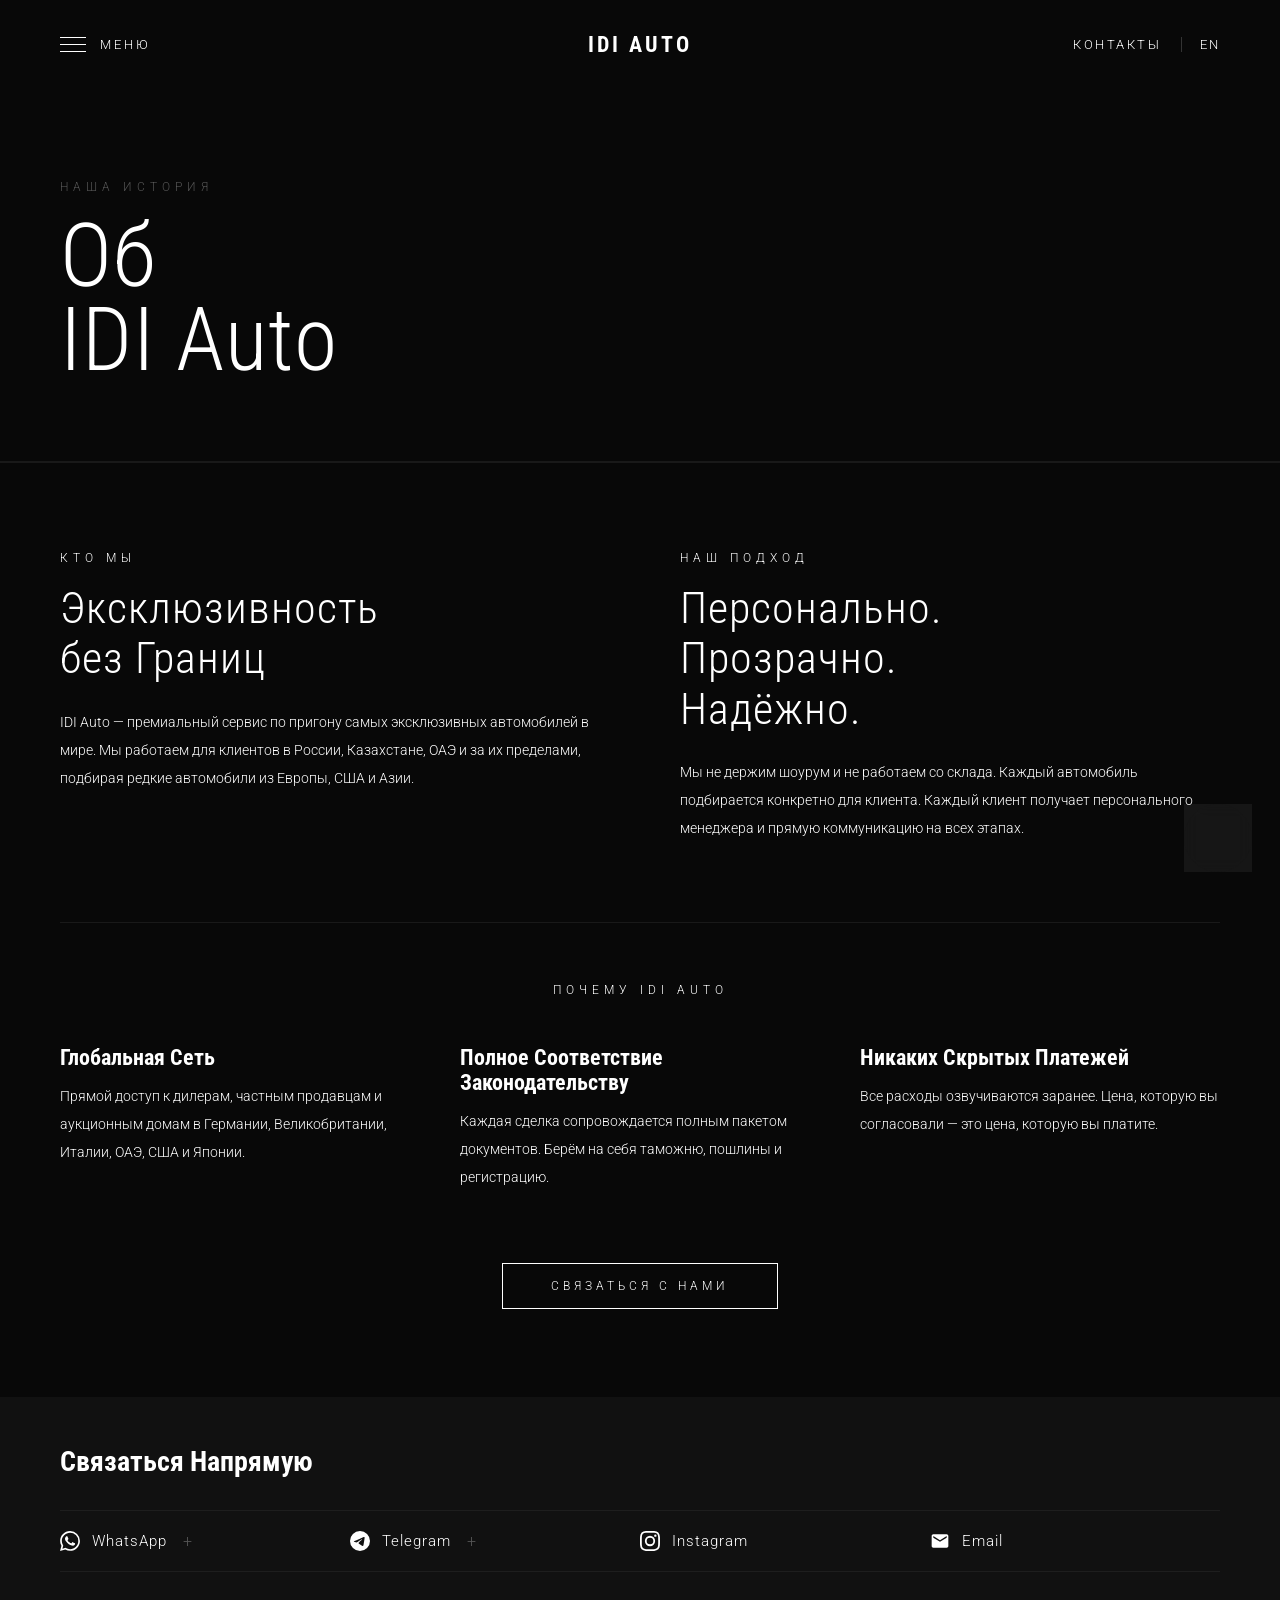
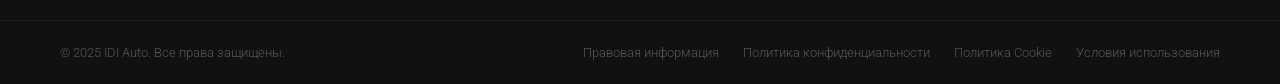
==== about.html @ 43ea0b63 "Add files via upload" ====
<!DOCTYPE html><html lang="ru"><head>
  <meta charset="UTF-8"><meta name="viewport" content="width=device-width,initial-scale=1">
  <title>About — IDI Auto</title>

  <meta name="description" content="IDI Auto — глобальная сеть поставщиков эксклюзивных автомобилей. Прямой доступ к дилерам и аукционам Германии, Великобритании, Италии, ОАЭ, США и Японии. Прозрачность и личный подход.">
  <meta name="keywords" content="пригон автомобилей, премиум авто, Rolls-Royce, Bentley, Maybach, Ferrari, Lamborghini, Porsche, авто из Европы, авто из США, авто из ОАЭ, импорт авто Казахстан, импорт авто Россия, luxury car import, Dubai car import">
  <meta name="robots" content="index, follow">
  <link rel="canonical" href="https://YOURUSERNAME.github.io/idi-auto/about.html">

  <meta property="og:type" content="website">
  <meta property="og:title" content="О Компании — IDI Auto | Премиальный Пригон Автомобилей Worldwide">
  <meta property="og:description" content="IDI Auto — глобальная сеть поставщиков эксклюзивных автомобилей. Прямой доступ к дилерам и аукционам Германии, Великобритании, Италии, ОАЭ, США и Японии. Прозрачность и личный подход.">
  <meta property="og:url" content="https://YOURUSERNAME.github.io/idi-auto/about.html">
  <meta property="og:image" content="https://YOURUSERNAME.github.io/idi-auto/images/og-cover.jpg">
  <meta property="og:locale" content="ru_RU">
  <meta property="og:site_name" content="IDI Auto">

  <meta name="twitter:card" content="summary_large_image">
  <meta name="twitter:title" content="О Компании — IDI Auto | Премиальный Пригон Автомобилей Worldwide">
  <meta name="twitter:description" content="IDI Auto — глобальная сеть поставщиков эксклюзивных автомобилей. Прямой доступ к дилерам и аукционам Германии, Великобритании, Италии, ОАЭ, США и Японии. Прозрачность и личный подход.">
  <meta name="twitter:image" content="https://YOURUSERNAME.github.io/idi-auto/images/og-cover.jpg">

  <link rel="icon" type="image/png" href="images/favicon.png">
  <link href="https://fonts.googleapis.com/css2?family=Roboto+Condensed:wght@300;400;700;900&family=Roboto:wght@300;400&display=swap" rel="stylesheet">
  <link rel="stylesheet" href="css/style.css">
</head><body>
<div class="menu-overlay" id="menuOverlay">
  <span class="menu-close" onclick="closeMenu()" data-i18n="nav.close">Close</span>
  <nav class="menu-links">
    <a href="index.html"    data-i18n="nav.home">Home</a>
    <a href="cars.html"     data-i18n="nav.cars">Automobiles</a>
    <a href="order.html"    data-i18n="nav.order">Import</a>
    <a href="services.html" data-i18n="nav.services">Services</a>
    <a href="about.html"    data-i18n="nav.about">About</a>
    <a href="contact.html"  data-i18n="nav.contact">Contact</a>
  </nav>
</div>
<header class="nav" id="mainNav">
  <div class="nav-burger" onclick="openMenu()">
    <div class="burger-lines"><span></span><span></span><span></span></div>
    <span class="burger-label" data-i18n="nav.menu">Menu</span>
  </div>
  <a href="index.html" class="nav-logo">IDI Auto</a>
  <div class="nav-right">
    <a href="contact.html" data-i18n="nav.contact">Contact</a>
    <div class="lang-switcher">
      <button class="lang-btn" onclick="switchLang('en')">EN</button>
    </div>
  </div>
</header>
<div class="page-hero reveal"><p class="page-hero-eyebrow" data-i18n="about.eyebrow">Our Story</p><h1 class="page-hero-title" data-i18n-html="about.title">About<br>IDI Auto</h1></div>
<div class="div"></div>
<section class="section">
  <div style="display:grid;grid-template-columns:1fr 1fr;gap:80px;margin-bottom:80px">
    <div class="reveal">
      <p class="eyebrow" data-i18n="about.who.eyebrow">Who We Are</p>
      <h2 style="font-family:'Roboto Condensed',sans-serif;font-size:clamp(28px,3.5vw,44px);font-weight:300;letter-spacing:1px;line-height:1.15;margin-bottom:24px" data-i18n-html="about.who.title">Exclusivity<br>Without Borders</h2>
      <p style="font-size:14px;font-weight:300;line-height:2" data-i18n="about.who.text">IDI Auto is a premium vehicle import service.</p>
    </div>
    <div class="reveal d1">
      <p class="eyebrow" data-i18n="about.how.eyebrow">Our Approach</p>
      <h2 style="font-family:'Roboto Condensed',sans-serif;font-size:clamp(28px,3.5vw,44px);font-weight:300;letter-spacing:1px;line-height:1.15;margin-bottom:24px" data-i18n-html="about.how.title">Personal.<br>Transparent.<br>Reliable.</h2>
      <p style="font-size:14px;font-weight:300;line-height:2" data-i18n="about.how.text">We do not operate a showroom or maintain stock.</p>
    </div>
  </div>
  <div style="padding-top:60px;border-top:.5px solid var(--b)">
    <p class="eyebrow reveal" style="text-align:center;margin-bottom:48px" data-i18n="about.why.eyebrow">Why IDI Auto</p>
    <div class="service-grid">
      <div class="service-card reveal"><div class="service-title" style="margin-bottom:12px" data-i18n="about.a1.title">Global Network</div><div class="service-text" data-i18n="about.a1.text">Direct access to dealerships in Germany, UK, Italy, UAE, USA and Japan.</div></div>
      <div class="service-card reveal d1"><div class="service-title" style="margin-bottom:12px" data-i18n="about.a2.title">Full Legal Compliance</div><div class="service-text" data-i18n="about.a2.text">We manage customs, duties and registration paperwork in full.</div></div>
      <div class="service-card reveal d2"><div class="service-title" style="margin-bottom:12px" data-i18n="about.a3.title">No Hidden Costs</div><div class="service-text" data-i18n="about.a3.text">All fees disclosed upfront. The price you agree is the price you pay.</div></div>
    </div>
  </div>
  <div style="margin-top:72px;text-align:center" class="reveal">
    <a href="contact.html" class="btn-ghost" data-i18n="about.cta">Get in Touch</a>
  </div>
</section>
<div class="socials-section">
  <div class="socials-inner">
    <h3 class="socials-title" data-i18n="socials.title">Contact Us Directly</h3>
    <div class="socials-row">
      <a class="social-item" href="https://wa.me/YOURNUMBER" target="_blank">
        <svg class="social-icon" viewBox="0 0 24 24" fill="white"><path d="M17.472 14.382c-.297-.149-1.758-.867-2.03-.967-.273-.099-.471-.148-.67.15-.197.297-.767.966-.94 1.164-.173.199-.347.223-.644.075-.297-.15-1.255-.463-2.39-1.475-.883-.788-1.48-1.761-1.653-2.059-.173-.297-.018-.458.13-.606.134-.133.298-.347.446-.52.149-.174.198-.298.298-.497.099-.198.05-.371-.025-.52-.075-.149-.669-1.612-.916-2.207-.242-.579-.487-.5-.669-.51-.173-.008-.371-.01-.57-.01-.198 0-.52.074-.792.372-.272.297-1.04 1.016-1.04 2.479 0 1.462 1.065 2.875 1.213 3.074.149.198 2.096 3.2 5.077 4.487.709.306 1.262.489 1.694.625.712.227 1.36.195 1.871.118.571-.085 1.758-.719 2.006-1.413.248-.694.248-1.289.173-1.413-.074-.124-.272-.198-.57-.347m-5.421 7.403h-.004a9.87 9.87 0 01-5.031-1.378l-.361-.214-3.741.982.998-3.648-.235-.374a9.86 9.86 0 01-1.51-5.26c.001-5.45 4.436-9.884 9.888-9.884 2.64 0 5.122 1.03 6.988 2.898a9.825 9.825 0 012.893 6.994c-.003 5.45-4.437 9.884-9.885 9.884m8.413-18.297A11.815 11.815 0 0012.05 0C5.495 0 .16 5.335.157 11.892c0 2.096.547 4.142 1.588 5.945L.057 24l6.305-1.654a11.882 11.882 0 005.683 1.448h.005c6.554 0 11.89-5.335 11.893-11.893a11.821 11.821 0 00-3.48-8.413z"/></svg>
        <span class="social-name">WhatsApp</span><span class="social-plus">+</span>
      </a>
      <a class="social-item" href="https://t.me/YOURUSERNAME" target="_blank">
        <svg class="social-icon" viewBox="0 0 24 24" fill="white"><path d="M11.944 0A12 12 0 0 0 0 12a12 12 0 0 0 12 12 12 12 0 0 0 12-12A12 12 0 0 0 12 0a12 12 0 0 0-.056 0zm4.962 7.224c.1-.002.321.023.465.14a.506.506 0 0 1 .171.325c.016.093.036.306.02.472-.18 1.898-.962 6.502-1.36 8.627-.168.9-.499 1.201-.82 1.23-.696.065-1.225-.46-1.9-.902-1.056-.693-1.653-1.124-2.678-1.8-1.185-.78-.417-1.21.258-1.91.177-.184 3.247-2.977 3.307-3.23.007-.032.014-.15-.056-.212s-.174-.041-.249-.024c-.106.024-1.793 1.14-5.061 3.345-.48.33-.913.49-1.302.48-.428-.008-1.252-.241-1.865-.44-.752-.245-1.349-.374-1.297-.789.027-.216.325-.437.893-.663 3.498-1.524 5.83-2.529 6.998-3.014 3.332-1.386 4.025-1.627 4.476-1.635z"/></svg>
        <span class="social-name">Telegram</span><span class="social-plus">+</span>
      </a>
      <a class="social-item" href="https://instagram.com/YOURUSERNAME" target="_blank">
        <svg class="social-icon" viewBox="0 0 24 24" fill="white"><path d="M12 2.163c3.204 0 3.584.012 4.85.07 3.252.148 4.771 1.691 4.919 4.919.058 1.265.069 1.645.069 4.849 0 3.205-.012 3.584-.069 4.849-.149 3.225-1.664 4.771-4.919 4.919-1.266.058-1.644.07-4.85.07-3.204 0-3.584-.012-4.849-.07-3.26-.149-4.771-1.699-4.919-4.92-.058-1.265-.07-1.644-.07-4.849 0-3.204.013-3.583.07-4.849.149-3.227 1.664-4.771 4.919-4.919 1.266-.057 1.645-.069 4.849-.069zM12 0C8.741 0 8.333.014 7.053.072 2.695.272.273 2.69.073 7.052.014 8.333 0 8.741 0 12c0 3.259.014 3.668.072 4.948.2 4.358 2.618 6.78 6.98 6.98C8.333 23.986 8.741 24 12 24c3.259 0 3.668-.014 4.948-.072 4.354-.2 6.782-2.618 6.979-6.98.059-1.28.073-1.689.073-4.948 0-3.259-.014-3.667-.072-4.947-.196-4.354-2.617-6.78-6.979-6.98C15.668.014 15.259 0 12 0zm0 5.838a6.162 6.162 0 1 0 0 12.324 6.162 6.162 0 0 0 0-12.324zM12 16a4 4 0 1 1 0-8 4 4 0 0 1 0 8zm6.406-11.845a1.44 1.44 0 1 0 0 2.881 1.44 1.44 0 0 0 0-2.881z"/></svg>
        <span class="social-name">Instagram</span>
      </a>
      <a class="social-item" href="mailto:info@idiauto.com">
        <svg class="social-icon" viewBox="0 0 24 24" fill="white"><path d="M20 4H4c-1.1 0-2 .9-2 2v12c0 1.1.9 2 2 2h16c1.1 0 2-.9 2-2V6c0-1.1-.9-2-2-2zm0 4l-8 5-8-5V6l8 5 8-5v2z"/></svg>
        <span class="social-name">Email</span>
      </a>
    </div>
  </div>
  <div class="footer-bottom">
    <span class="footer-copy" data-i18n="footer.copy">© 2025 IDI Auto. All rights reserved.</span>
    <div class="footer-legal">
      <a href="legal.html" data-i18n="footer.legal">Legal Notice</a>
      <a href="legal.html" data-i18n="footer.privacy">Privacy Policy</a>
      <a href="legal.html" data-i18n="footer.cookie">Cookie Policy</a>
      <a href="legal.html" data-i18n="footer.terms">Terms of Service</a>
    </div>
  </div>
</div>
<a class="whatsapp-float" href="https://wa.me/YOURNUMBER" target="_blank" aria-label="WhatsApp">
  <svg viewBox="0 0 24 24" fill="white"><path d="M17.472 14.382c-.297-.149-1.758-.867-2.03-.967-.273-.099-.471-.148-.67.15-.197.297-.767.966-.94 1.164-.173.199-.347.223-.644.075-.297-.15-1.255-.463-2.39-1.475-.883-.788-1.48-1.761-1.653-2.059-.173-.297-.018-.458.13-.606.134-.133.298-.347.446-.52.149-.174.198-.298.298-.497.099-.198.05-.371-.025-.52-.075-.149-.669-1.612-.916-2.207-.242-.579-.487-.5-.669-.51-.173-.008-.371-.01-.57-.01-.198 0-.52.074-.792.372-.272.297-1.04 1.016-1.04 2.479 0 1.462 1.065 2.875 1.213 3.074.149.198 2.096 3.2 5.077 4.487.709.306 1.262.489 1.694.625.712.227 1.36.195 1.871.118.571-.085 1.758-.719 2.006-1.413.248-.694.248-1.289.173-1.413-.074-.124-.272-.198-.57-.347m-5.421 7.403h-.004a9.87 9.87 0 01-5.031-1.378l-.361-.214-3.741.982.998-3.648-.235-.374a9.86 9.86 0 01-1.51-5.26c.001-5.45 4.436-9.884 9.888-9.884 2.64 0 5.122 1.03 6.988 2.898a9.825 9.825 0 012.893 6.994c-.003 5.45-4.437 9.884-9.885 9.884m8.413-18.297A11.815 11.815 0 0012.05 0C5.495 0 .16 5.335.157 11.892c0 2.096.547 4.142 1.588 5.945L.057 24l6.305-1.654a11.882 11.882 0 005.683 1.448h.005c6.554 0 11.89-5.335 11.893-11.893a11.821 11.821 0 00-3.48-8.413z"/></svg>
</a>
<script src="js/i18n.js"></script><script src="js/main.js"></script>
</body></html>
---- css/style.css ----
/* ============================================================
   IDI Auto — Global Stylesheet  (no borders on cards)
   ============================================================ */

:root { --bg: #080808; --bg2: #111; --b: rgba(255,255,255,0.07); }
* { box-sizing: border-box; margin: 0; padding: 0; }
html { scroll-behavior: smooth; }
body { background: var(--bg); color: #fff; font-family: 'Roboto', sans-serif; overflow-x: hidden; }
a { color: #fff; text-decoration: none; }
::-webkit-scrollbar { width: 2px; }
::-webkit-scrollbar-track { background: var(--bg); }
::-webkit-scrollbar-thumb { background: #222; }

/* ── MENU ── */
.menu-overlay { position: fixed; inset: 0; z-index: 200; background: rgba(8,8,8,.98); display: flex; align-items: center; justify-content: center; opacity: 0; pointer-events: none; transition: opacity .5s; }
.menu-overlay.open { opacity: 1; pointer-events: all; }
.menu-close { position: absolute; top: 36px; right: 64px; font-size: 13px; font-weight: 300; letter-spacing: 3px; text-transform: uppercase; color: #555; cursor: pointer; transition: color .2s; }
.menu-close:hover { color: #fff; }
.menu-links { display: flex; flex-direction: column; align-items: center; gap: 16px; }
.menu-links a { font-family: 'Roboto Condensed', sans-serif; font-size: clamp(38px, 5.5vw, 58px); font-weight: 700; color: #222; text-transform: uppercase; letter-spacing: 2px; transition: color .25s; line-height: 1.1; }
.menu-links a:hover, .menu-links a.active { color: #fff; }

/* ── NAV ── */
.nav { position: fixed; top: 0; left: 0; right: 0; z-index: 100; display: grid; grid-template-columns: 1fr auto 1fr; align-items: center; padding: 32px 60px; transition: background .5s, padding .4s, border-bottom-color .5s; border-bottom: .5px solid transparent; }
.nav.scrolled { background: rgba(8,8,8,.96); padding: 22px 60px; border-bottom-color: var(--b); backdrop-filter: blur(12px); }
.nav-burger { display: flex; align-items: center; gap: 14px; cursor: pointer; }
.burger-lines { display: flex; flex-direction: column; gap: 6px; }
.burger-lines span { display: block; width: 26px; height: 1px; background: #fff; }
.burger-label { font-size: 13px; font-weight: 300; letter-spacing: 3px; text-transform: uppercase; }
.nav-logo { text-align: center; font-family: 'Roboto Condensed', sans-serif; font-size: 22px; font-weight: 700; letter-spacing: 3px; text-transform: uppercase; white-space: nowrap; }
.nav-right { display: flex; align-items: center; gap: 20px; justify-content: flex-end; }
.nav-right a { font-size: 13px; font-weight: 300; letter-spacing: 2.5px; text-transform: uppercase; transition: opacity .2s; }
.nav-right a:hover { opacity: .6; }

/* Language switcher */
.lang-switcher { display: flex; align-items: center; border-left: .5px solid #333; padding-left: 18px; }
.lang-btn { cursor: pointer; transition: opacity .2s; background: none; border: none; color: #fff; font-family: 'Roboto', sans-serif; font-size: 13px; font-weight: 300; letter-spacing: 2px; padding: 0; text-transform: uppercase; }
.lang-btn:hover { opacity: .6; }

/* ── DIVIDERS (only horizontal lines, no boxes) ── */
.div { height: .5px; background: var(--b); }

/* ── REVEAL ── */
.reveal { opacity: 0; transform: translateY(22px); transition: opacity .85s ease, transform .85s ease; }
.reveal.visible { opacity: 1; transform: none; }
.d1 { transition-delay: .12s; } .d2 { transition-delay: .24s; } .d3 { transition-delay: .36s; }

/* ── TYPOGRAPHY HELPERS ── */
.eyebrow { font-size: 12px; font-weight: 300; letter-spacing: 5px; text-transform: uppercase; margin-bottom: 18px; }
.section { padding: 88px 60px; }
.section-center { text-align: center; margin-bottom: 60px; }
.section-title { font-family: 'Roboto Condensed', sans-serif; font-size: clamp(36px, 4.5vw, 54px); font-weight: 300; letter-spacing: 1px; }

/* ── LOGO BAR (marquee) ── */
.marquee-wrap { overflow: hidden; padding: 36px 0; border-top: .5px solid var(--b); border-bottom: .5px solid var(--b); }
.marquee-track { display: flex; align-items: center; width: max-content; animation: marquee 32s linear infinite; }
.marquee-track:hover { animation-play-state: paused; }
.logo-item { display: flex; align-items: center; justify-content: center; height: 66px; margin: 0 30px; flex-shrink: 0; opacity: .65; transition: opacity .25s; }
.logo-item:hover { opacity: 1; }
.logo-item img { height: 100%; width: auto; object-fit: contain; }
.logo-item.logo-ferrari { height: 44px; }
.logo-item.logo-mclaren { height: 40px; }
.logo-item.logo-rangerover { height: 48px; }
.logo-item.logo-big { height: 90px; }

/* ── BUTTONS ── */
.btn-ghost { font-family: 'Roboto', sans-serif; font-size: 12px; font-weight: 300; letter-spacing: 4px; text-transform: uppercase; color: #fff; background: transparent; border: .5px solid #fff; padding: 15px 48px; cursor: pointer; transition: background .3s, color .3s; display: inline-block; }
.btn-ghost:hover { background: #fff; color: #080808; }
.btn-text { font-family: 'Roboto', sans-serif; font-size: 13px; font-weight: 300; letter-spacing: 3px; text-transform: uppercase; color: #fff; background: transparent; border: none; cursor: pointer; opacity: .6; transition: opacity .2s; padding: 12px 0; }
.btn-text:hover { opacity: 1; }

/* ── FORM ── */
.form-wrap { display: flex; flex-direction: column; gap: 10px; }
.form-row { display: grid; grid-template-columns: 1fr 1fr; gap: 10px; }
.form-field { width: 100%; padding: 18px 20px; background: #1c1c1c; border: none; border-radius: 8px; color: #fff; font-family: 'Roboto', sans-serif; font-size: 14px; font-weight: 300; outline: none; transition: background .2s; appearance: none; }
.form-field::placeholder { color: #555; }
.form-field:focus { background: #222; }
textarea.form-field { resize: none; height: 130px; }
.btn-send { width: 100%; padding: 18px; background: #fff; border: none; border-radius: 999px; color: #080808; font-family: 'Roboto', sans-serif; font-size: 14px; font-weight: 400; letter-spacing: 2px; cursor: pointer; transition: background .3s; margin-top: 4px; }
.btn-send:hover { background: #ddd; }

/* ── FLEET CARDS (no border boxes) ── */
.fleet-grid { display: grid; grid-template-columns: repeat(3,1fr); gap: 2px; }
.fleet-card { aspect-ratio: 4/3; display: flex; flex-direction: column; justify-content: flex-end; padding: 28px; position: relative; overflow: hidden; cursor: pointer; }
.fleet-card::before { content: ''; position: absolute; inset: 0; background: linear-gradient(to top, rgba(8,8,8,.92) 0%, transparent 65%); z-index: 1; transition: opacity .3s; }
.fleet-card:hover::before { opacity: .65; }
.fleet-card:nth-child(1)  { background: radial-gradient(ellipse at 62% 42%, #0d1622 0%, #080808 68%); }
.fleet-card:nth-child(2)  { background: radial-gradient(ellipse at 38% 58%, #140d0d 0%, #080808 68%); }
.fleet-card:nth-child(3)  { background: radial-gradient(ellipse at 72% 32%, #0a1212 0%, #080808 68%); }
.fleet-card:nth-child(4)  { background: radial-gradient(ellipse at 28% 68%, #120e0a 0%, #080808 68%); }
.fleet-card:nth-child(5)  { background: radial-gradient(ellipse at 62% 50%, #0e1220 0%, #080808 68%); }
.fleet-card:nth-child(6)  { background: radial-gradient(ellipse at 50% 38%, #0a0e0a 0%, #080808 68%); }
.fleet-card:nth-child(7)  { background: radial-gradient(ellipse at 40% 60%, #0e0e14 0%, #080808 68%); }
.fleet-card:nth-child(8)  { background: radial-gradient(ellipse at 60% 40%, #140f0a 0%, #080808 68%); }
.fleet-card:nth-child(9)  { background: radial-gradient(ellipse at 35% 55%, #0a1010 0%, #080808 68%); }
.fleet-arrow { position: absolute; top: 22px; right: 22px; z-index: 2; font-size: 14px; color: #333; transition: color .25s, transform .25s; }
.fleet-card:hover .fleet-arrow { color: #fff; transform: translate(3px,-3px); }
.fleet-brand { position: relative; z-index: 2; font-family: 'Roboto Condensed', sans-serif; font-size: 22px; font-weight: 700; margin-bottom: 6px; }
.fleet-tag { position: relative; z-index: 2; font-size: 12px; font-weight: 300; letter-spacing: 3px; text-transform: uppercase; color: #888; }

/* ── SERVICE CARDS (no border boxes) ── */
.service-grid { display: grid; grid-template-columns: repeat(3,1fr); gap: 40px; }
.service-card { padding: 0; }
.service-num { font-size: 12px; font-weight: 300; letter-spacing: 4px; text-transform: uppercase; color: #333; margin-bottom: 20px; }
.service-title { font-family: 'Roboto Condensed', sans-serif; font-size: 22px; font-weight: 700; margin-bottom: 12px; }
.service-text { font-size: 14px; font-weight: 300; line-height: 2; }

/* ── PROCESS STEPS (no border boxes) ── */
.proc-grid { display: grid; grid-template-columns: repeat(3,1fr); gap: 48px; padding-top: 48px; border-top: .5px solid var(--b); }
.proc-num { font-size: 12px; font-weight: 300; letter-spacing: 4px; text-transform: uppercase; color: #333; margin-bottom: 20px; }
.proc-title { font-family: 'Roboto Condensed', sans-serif; font-size: 22px; font-weight: 700; margin-bottom: 12px; }
.proc-text { font-size: 14px; font-weight: 300; line-height: 2; }

/* ── PAGE HERO (inner pages) ── */
.page-hero { padding: 180px 60px 80px; border-bottom: .5px solid var(--b); }
.page-hero-eyebrow { font-size: 12px; font-weight: 300; letter-spacing: 5px; text-transform: uppercase; color: #555; margin-bottom: 20px; }
.page-hero-title { font-family: 'Roboto Condensed', sans-serif; font-size: clamp(52px, 7vw, 88px); font-weight: 300; line-height: .95; letter-spacing: 1px; }

/* ── SOCIALS + FOOTER ── */
.socials-section { background: #111; }
.socials-inner { padding: 48px 60px; }
.socials-title { font-family: 'Roboto Condensed', sans-serif; font-size: 28px; font-weight: 700; margin-bottom: 32px; }
.socials-row { display: flex; align-items: center; padding: 20px 0; border-top: .5px solid #1e1e1e; border-bottom: .5px solid #1e1e1e; }
.social-item { display: flex; align-items: center; gap: 12px; flex: 1; transition: opacity .2s; }
.social-item:hover { opacity: .6; }
.social-icon { width: 20px; height: 20px; flex-shrink: 0; }
.social-name { font-size: 15px; font-weight: 300; letter-spacing: 1px; }
.social-plus { font-size: 16px; font-weight: 300; margin-left: 4px; color: #555; }
.footer-bottom { padding: 24px 60px; border-top: .5px solid #1e1e1e; display: flex; align-items: center; justify-content: space-between; flex-wrap: wrap; gap: 12px; }
.footer-copy { font-size: 13px; font-weight: 300; color: #555; }
.footer-legal { display: flex; gap: 24px; flex-wrap: wrap; }
.footer-legal a { font-size: 13px; font-weight: 300; color: #555; transition: color .2s; }
.footer-legal a:hover { color: #fff; }

/* ── ANIMATIONS ── */
@keyframes fadeUp   { to { opacity: 1; transform: translateY(0); } }
@keyframes marquee  { 0% { transform: translateX(0); } 100% { transform: translateX(-50%); } }
@keyframes scrollPulse { 0%,100%{ opacity:.2; } 50%{ opacity:.6; } }

/* ── FLOATING WHATSAPP BUTTON ── */
.whatsapp-float {
  position: fixed;
  bottom: 28px;
  right: 28px;
  z-index: 150;
  width: 68px;
  height: 68px;
  border-radius: 50%;
  background: rgba(255,255,255,0.06);
  backdrop-filter: blur(8px);
  border: 0.5px solid rgba(255,255,255,0.15);
  display: flex;
  align-items: center;
  justify-content: center;
  transition: background .25s, transform .25s, border-color .25s;
}
.whatsapp-float:hover {
  background: rgba(255,255,255,0.12);
  border-color: rgba(255,255,255,0.3);
  transform: scale(1.06);
}
.whatsapp-float svg { width: 32px; height: 32px; }
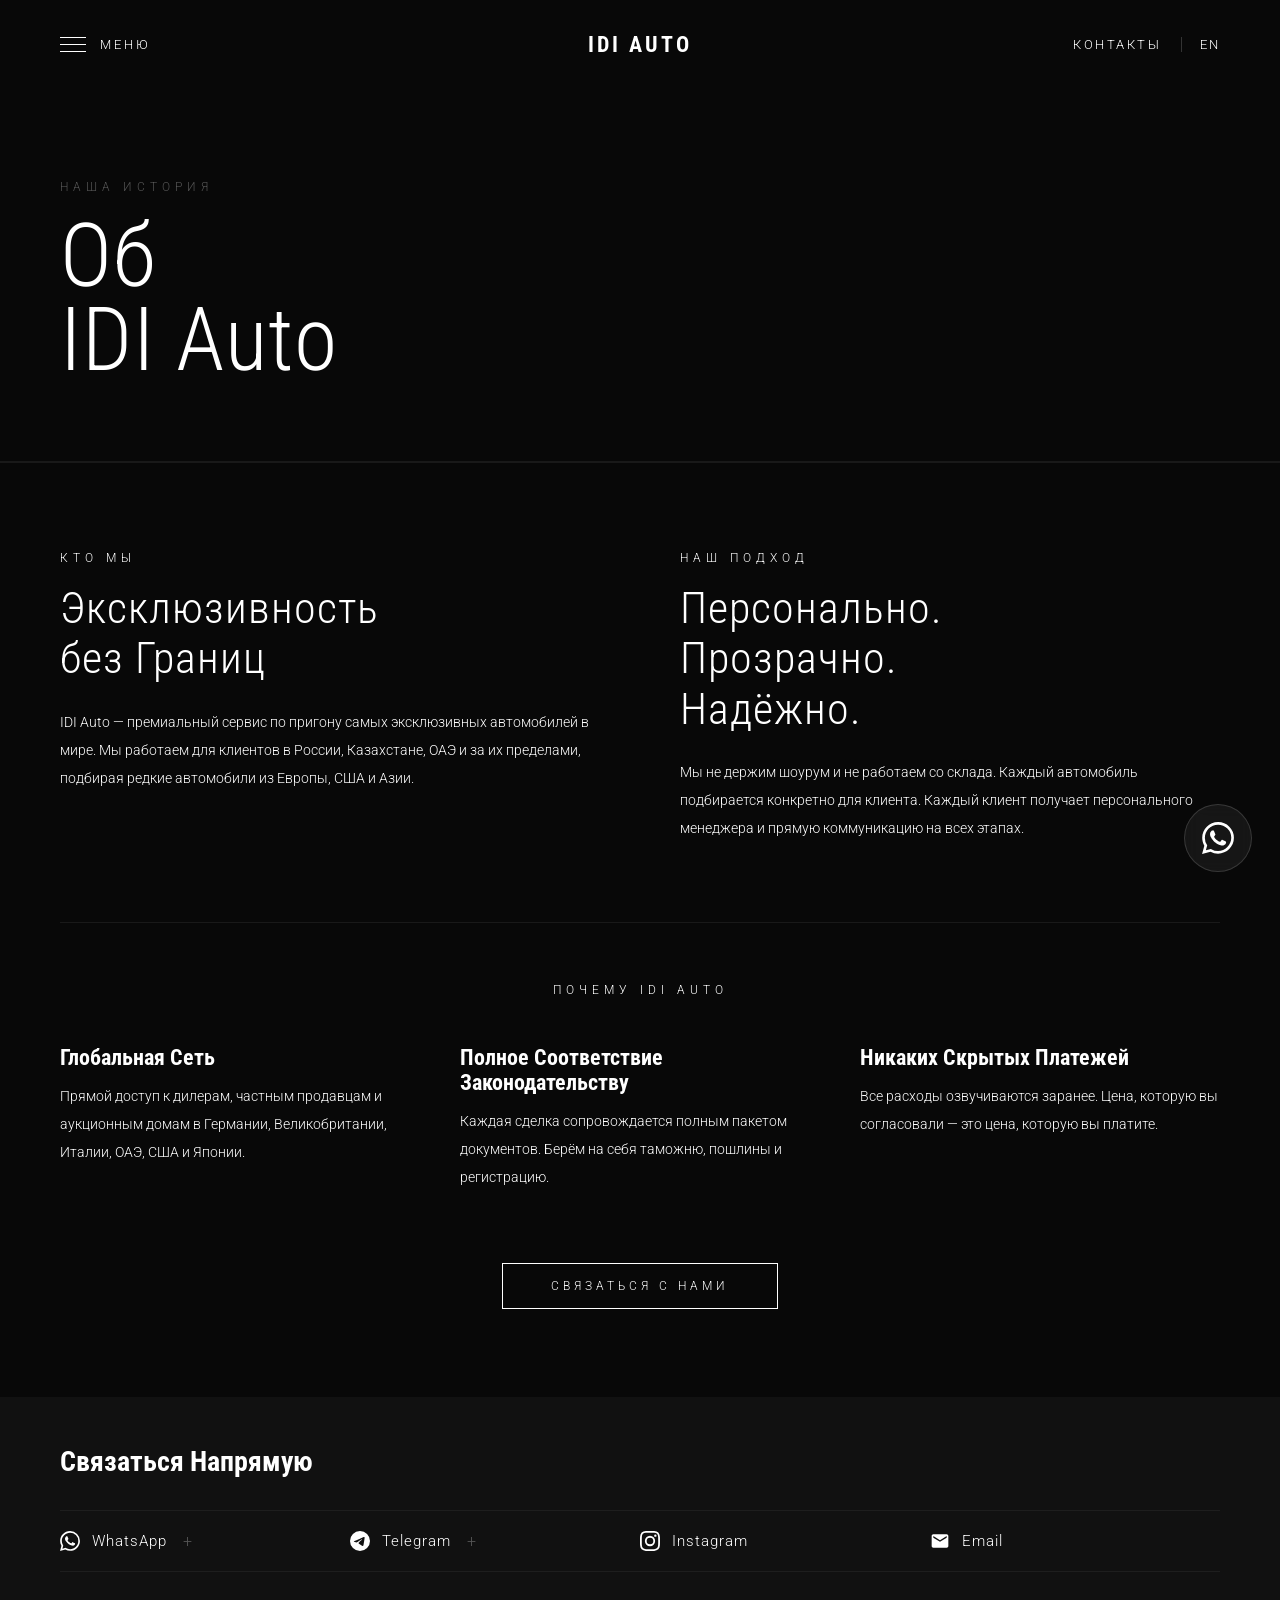
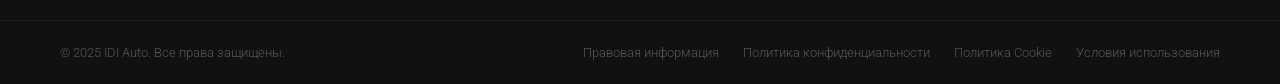
==== commit 7745780e: "Add files via upload" ====
--- a/about.html
+++ b/about.html
@@ -51,7 +51,7 @@
 <div class="page-hero reveal"><p class="page-hero-eyebrow" data-i18n="about.eyebrow">Our Story</p><h1 class="page-hero-title" data-i18n-html="about.title">About<br>IDI Auto</h1></div>
 <div class="div"></div>
 <section class="section">
-  <div style="display:grid;grid-template-columns:1fr 1fr;gap:80px;margin-bottom:80px">
+  <div class="resp-2col" style="display:grid;grid-template-columns:1fr 1fr;gap:80px;margin-bottom:80px">
     <div class="reveal">
       <p class="eyebrow" data-i18n="about.who.eyebrow">Who We Are</p>
       <h2 style="font-family:'Roboto Condensed',sans-serif;font-size:clamp(28px,3.5vw,44px);font-weight:300;letter-spacing:1px;line-height:1.15;margin-bottom:24px" data-i18n-html="about.who.title">Exclusivity<br>Without Borders</h2>
--- a/css/style.css
+++ b/css/style.css
@@ -17,8 +17,8 @@
 .menu-close { position: absolute; top: 36px; right: 64px; font-size: 13px; font-weight: 300; letter-spacing: 3px; text-transform: uppercase; color: #555; cursor: pointer; transition: color .2s; }
 .menu-close:hover { color: #fff; }
 .menu-links { display: flex; flex-direction: column; align-items: center; gap: 16px; }
-.menu-links a { font-family: 'Roboto Condensed', sans-serif; font-size: clamp(38px, 5.5vw, 58px); font-weight: 700; color: #222; text-transform: uppercase; letter-spacing: 2px; transition: color .25s; line-height: 1.1; }
-.menu-links a:hover, .menu-links a.active { color: #fff; }
+.menu-links a { font-family: 'Roboto Condensed', sans-serif; font-size: clamp(38px, 5.5vw, 58px); font-weight: 300; color: #fff; text-transform: uppercase; letter-spacing: 2px; transition: color .25s; line-height: 1.1; }
+.menu-links a:hover, .menu-links a.active { color: #888; }
 
 /* ── NAV ── */
 .nav { position: fixed; top: 0; left: 0; right: 0; z-index: 100; display: grid; grid-template-columns: 1fr auto 1fr; align-items: center; padding: 32px 60px; transition: background .5s, padding .4s, border-bottom-color .5s; border-bottom: .5px solid transparent; }
@@ -160,3 +160,59 @@
   transform: scale(1.06);
 }
 .whatsapp-float svg { width: 32px; height: 32px; }
+
+/* ============================================================
+   RESPONSIVE / MOBILE
+   ============================================================ */
+
+@media (max-width: 900px){
+  .fleet-grid   { grid-template-columns: repeat(2,1fr); }
+  .service-grid { grid-template-columns: repeat(2,1fr); gap: 32px; }
+  .proc-grid    { grid-template-columns: 1fr; gap: 36px; }
+}
+
+@media (max-width: 768px){
+  /* nav */
+  .nav          { padding: 20px 22px; }
+  .nav.scrolled { padding: 16px 22px; }
+  .nav-logo     { font-size: 19px; letter-spacing: 2px; }
+  .burger-label { display: none; }
+  .nav-right    { gap: 14px; }
+  .lang-switcher{ padding-left: 12px; }
+
+  /* menu overlay */
+  .menu-close   { top: 22px; right: 24px; }
+  .menu-links   { gap: 10px; }
+
+  /* generic sections */
+  .section        { padding: 60px 22px; }
+  .section-center { margin-bottom: 40px; }
+  .page-hero      { padding: 130px 22px 56px; }
+
+  /* grids -> single column */
+  .service-grid { grid-template-columns: 1fr; gap: 30px; }
+  .proc-grid    { grid-template-columns: 1fr; gap: 32px; padding-top: 36px; }
+  .form-row     { grid-template-columns: 1fr; }
+  .resp-2col    { grid-template-columns: 1fr !important; gap: 36px !important; }
+  .resp-pad     { padding: 56px 22px !important; }
+
+  /* socials / footer */
+  .socials-inner { padding: 40px 22px; }
+  .socials-title { font-size: 24px; margin-bottom: 24px; }
+  .socials-row   { flex-direction: column; align-items: stretch; gap: 0; padding: 4px 0; }
+  .social-item   { padding: 15px 0; border-bottom: .5px solid #1e1e1e; }
+  .social-item:last-child { border-bottom: none; }
+  .footer-bottom { padding: 22px 22px; }
+
+  /* floating whatsapp */
+  .whatsapp-float     { width: 56px; height: 56px; bottom: 18px; right: 18px; }
+  .whatsapp-float svg { width: 26px; height: 26px; }
+}
+
+@media (max-width: 480px){
+  .fleet-grid       { grid-template-columns: 1fr; }
+  .menu-links a     { font-size: 32px; }
+  .nav-right > a    { display: none; }   /* контакт уже есть в бургер-меню */
+  .page-hero-title  { font-size: clamp(40px, 13vw, 56px); }
+  .btn-ghost        { padding: 14px 30px; letter-spacing: 3px; }
+}
